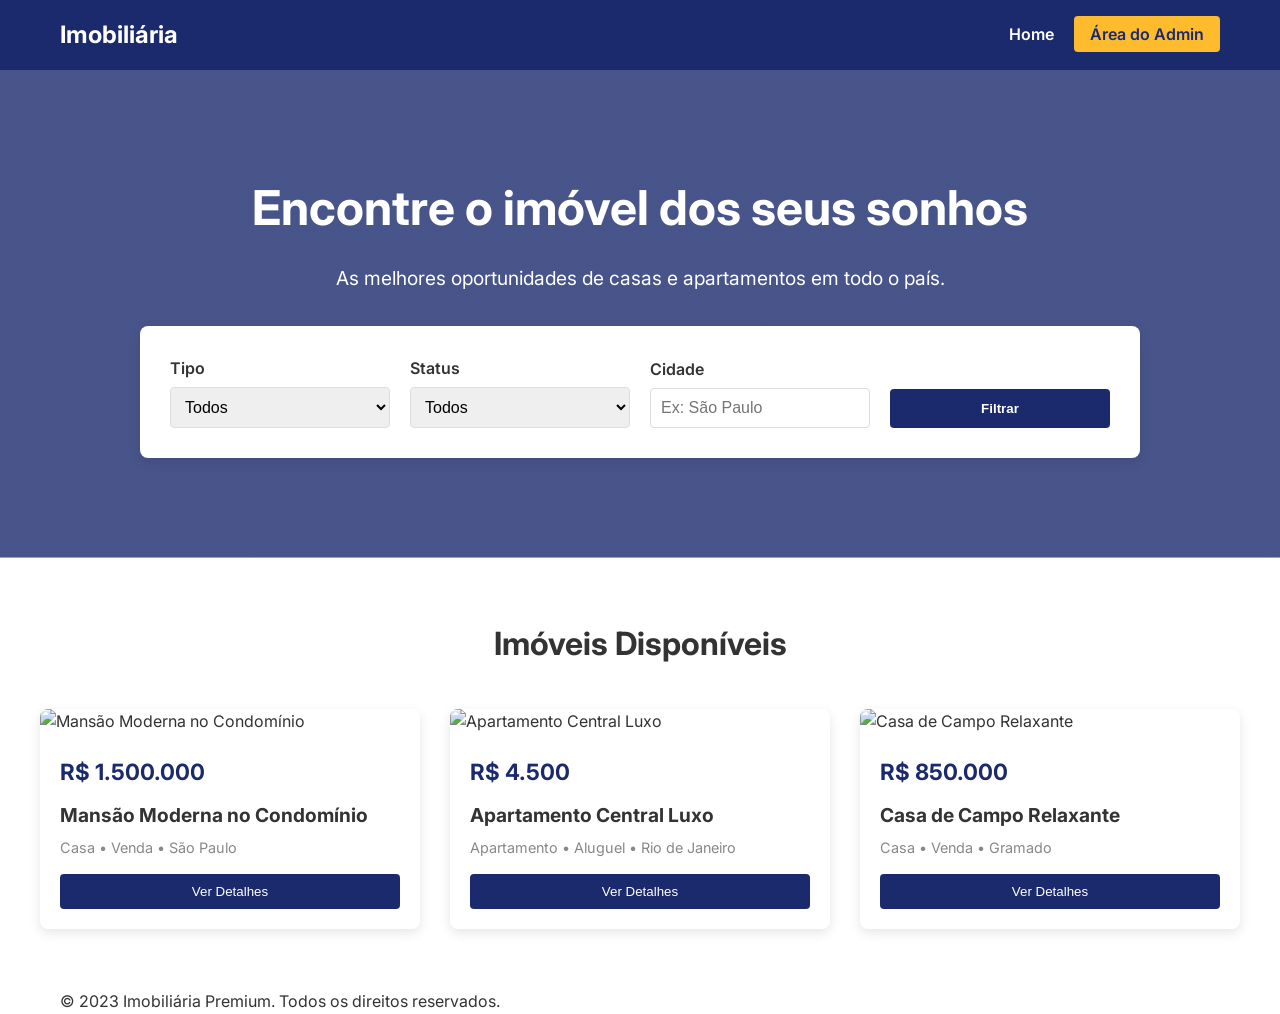
==== index.html @ 7e12267e "update" ====
<!DOCTYPE html>
<html lang="pt-br">
<head>
    <meta charset="UTF-8">
    <meta name="viewport" content="width=device-width, initial-scale=1.0">
    <title>Imobiliária M | Encontre seu Lar</title>
    <link rel="stylesheet" href="style.css">
    <link rel="preconnect" href="https://fonts.googleapis.com">
    <link rel="preconnect" href="https://fonts.gstatic.com" crossorigin>
    <link href="https://fonts.googleapis.com/css2?family=Inter:wght@300;400;600;700&display=swap" rel="stylesheet">
</head>
<body>
    <header class="navbar">
        <div class="container nav-container">
            <div class="logo">Imobiliária<span></span></div>
            <nav>
                <ul class="nav-links">
                    <li><a href="index.html">Home</a></li>
                    <li><a href="admin.html" class="btn-admin">Área do Admin</a></li>
                </ul>
            </nav>
        </div>
    </header>

    <main>
        <section class="hero">
            <div class="container">
                <h1>Encontre o imóvel dos seus sonhos</h1>
                <p>As melhores oportunidades de casas e apartamentos em todo o país.</p>
                
                <div class="search-container">
                    <form id="filter-form" class="filter-form">
                        <div class="filter-group">
                            <label for="filter-type">Tipo</label>
                            <select id="filter-type">
                                <option value="all">Todos</option>
                                <option value="Casa">Casa</option>
                                <option value="Apartamento">Apartamento</option>
                            </select>
                        </div>
                        <div class="filter-group">
                            <label for="filter-status">Status</label>
                            <select id="filter-status">
                                <option value="all">Todos</option>
                                <option value="Venda">Venda</option>
                                <option value="Aluguel">Aluguel</option>
                            </select>
                        </div>
                        <div class="filter-group">
                            <label for="filter-city">Cidade</label>
                            <input type="text" id="filter-city" placeholder="Ex: São Paulo">
                        </div>
                        <button type="submit" class="btn-search">Filtrar</button>
                    </form>
                </div>
            </div>
        </section>

        <section class="listings container">
            <h2>Imóveis Disponíveis</h2>
            <div id="property-grid" class="property-grid">
                <!-- Imóveis serão inseridos via JS -->
            </div>
        </section>
    </main>

    <!-- Modal de Detalhes -->
    <div id="modal-details" class="modal">
        <div class="modal-content">
            <span class="close-modal">&times;</span>
            <div id="modal-body">
                <!-- Conteúdo do detalhe via JS -->
            </div>
        </div>
    </div>

    <footer class="footer">
        <div class="container">
            <p>&copy; 2023 Imobiliária Premium. Todos os direitos reservados.</p>
        </div>
    </footer>

    <script src="script.js"></script>
</body>
</html>
---- style.css ----
:root {
    --primary-color: #1a2a6c;
    --secondary-color: #b21f1f;
    --accent-color: #fdbb2d;
    --dark-color: #333;
    --light-color: #f4f4f4;
    --white: #ffffff;
    --gray: #888;
    --success: #28a745;
    --danger: #dc3545;
    --shadow: 0 4px 12px rgba(0,0,0,0.1);
}

* {
    margin: 0;
    padding: 0;
    box-sizing: border-box;
}

body {
    font-family: 'Inter', sans-serif;
    line-height: 1.6;
    background-color: var(--white);
    color: var(--dark-color);
}

.container {
    max-width: 1200px;
    margin: 0 auto;
    padding: 0 20px;
}

.hidden {
    display: none !important;
}

/* Navbar */
.navbar {
    background: var(--primary-color);
    color: var(--white);
    padding: 1rem 0;
    position: sticky;
    top: 0;
    z-index: 1000;
}

.nav-container {
    display: flex;
    justify-content: space-between;
    align-items: center;
}

.logo {
    font-size: 1.5rem;
    font-weight: 700;
}

.logo span {
    color: var(--accent-color);
}

.admin-logo {
    color: var(--accent-color);
}

.nav-links {
    list-style: none;
    display: flex;
    gap: 20px;
}

.nav-links a {
    color: var(--white);
    text-decoration: none;
    font-weight: 600;
    transition: color 0.3s;
}

.nav-links a:hover {
    color: var(--accent-color);
}

.btn-admin {
    background: var(--accent-color);
    padding: 8px 16px;
    border-radius: 4px;
    color: var(--primary-color) !important;
}

.btn-logout {
    background: var(--danger);
    padding: 5px 12px;
    border-radius: 4px;
}

/* Hero Section */
.hero {
    background: linear-gradient(rgba(26, 42, 108, 0.8), rgba(26, 42, 108, 0.8)), 
                url('https://images.unsplash.com/photo-1564013799919-ab600027ffc6?auto=format&fit=crop&w=1350&q=80');
    background-size: cover;
    background-position: center;
    color: var(--white);
    padding: 100px 0;
    text-align: center;
}

.hero h1 {
    font-size: 3rem;
    margin-bottom: 1rem;
}

.hero p {
    font-size: 1.2rem;
    margin-bottom: 2rem;
}

/* Search Form */
.search-container {
    background: var(--white);
    padding: 30px;
    border-radius: 8px;
    box-shadow: var(--shadow);
    max-width: 1000px;
    margin: 0 auto;
}

.filter-form {
    display: grid;
    grid-template-columns: repeat(auto-fit, minmax(200px, 1fr));
    gap: 20px;
    align-items: flex-end;
}

.filter-group {
    display: flex;
    flex-direction: column;
    text-align: left;
}

.filter-group label {
    color: var(--dark-color);
    font-weight: 600;
    margin-bottom: 5px;
}

.filter-group select, 
.filter-group input {
    padding: 10px;
    border: 1px solid #ddd;
    border-radius: 4px;
    font-size: 1rem;
}

.btn-search {
    background: var(--primary-color);
    color: var(--white);
    border: none;
    padding: 12px;
    border-radius: 4px;
    cursor: pointer;
    font-weight: 600;
    transition: background 0.3s;
}

.btn-search:hover {
    background: #0d1a4a;
}

/* Listings Grid */
.listings {
    padding: 60px 0;
}

.listings h2 {
    text-align: center;
    margin-bottom: 40px;
    font-size: 2rem;
}

.property-grid {
    display: grid;
    grid-template-columns: repeat(auto-fill, minmax(300px, 1fr));
    gap: 30px;
}

/* Cards */
.card {
    background: var(--white);
    border-radius: 8px;
    overflow: hidden;
    box-shadow: var(--shadow);
    transition: transform 0.3s;
}

.card:hover {
    transform: translateY(-10px);
}

.card-img {
    width: 100%;
    height: 200px;
    object-fit: cover;
}

.card-content {
    padding: 20px;
}

.card-price {
    font-size: 1.4rem;
    font-weight: 700;
    color: var(--primary-color);
    margin-bottom: 10px;
}

.card-title {
    font-size: 1.2rem;
    margin-bottom: 5px;
}

.card-info {
    font-size: 0.9rem;
    color: var(--gray);
    margin-bottom: 15px;
}

.btn-details {
    display: block;
    width: 100%;
    text-align: center;
    padding: 10px;
    background: var(--primary-color);
    color: var(--white);
    text-decoration: none;
    border: none;
    border-radius: 4px;
    cursor: pointer;
}

/* Modals */
.modal {
    display: none;
    position: fixed;
    z-index: 2000;
    left: 0;
    top: 0;
    width: 100%;
    height: 100%;
    background-color: rgba(0,0,0,0.6);
    overflow-y: auto;
}

.modal-content {
    background-color: var(--white);
    margin: 5% auto;
    padding: 30px;
    border-radius: 8px;
    width: 90%;
    max-width: 800px;
    position: relative;
}

.close-modal {
    position: absolute;
    top: 15px;
    right: 20px;
    font-size: 28px;
    font-weight: bold;
    cursor: pointer;
}

#modal-body img {
    width: 100%;
    height: 350px;
    object-fit: cover;
    border-radius: 8px;
    margin-bottom: 20px;
}

.modal-desc {
    margin-bottom: 20px;
}

.btn-whatsapp {
    display: inline-block;
    background: #25D366;
    color: white;
    padding: 12px 24px;
    text-decoration: none;
    border-radius: 4px;
    font-weight: 600;
}

/* Admin Dashboard */
.login-container {
    display: flex;
    justify-content: center;
    align-items: center;
    height: 80vh;
}

.login-card {
    width: 100%;
    max-width: 400px;
}

.form-group {
    margin-bottom: 15px;
    text-align: left;
}

.form-group label {
    display: block;
    margin-bottom: 5px;
}

.form-group input, 
.form-group select, 
.form-group textarea {
    width: 100%;
    padding: 10px;
    border: 1px solid #ddd;
    border-radius: 4px;
}

.dashboard-header {
    display: flex;
    justify-content: space-between;
    align-items: center;
    margin: 40px 0;
}

.table-container {
    overflow-x: auto;
}

table {
    width: 100%;
    border-collapse: collapse;
    margin-bottom: 20px;
}

th, td {
    padding: 12px;
    text-align: left;
    border-bottom: 1px solid #eee;
}

th {
    background-color: #f8f9fa;
}

.btn-success { background-color: var(--success); color: white; border: none; padding: 10px 20px; border-radius: 4px; cursor: pointer; }
.btn-primary { background-color: var(--primary-color); color: white; border: none; padding: 10px 20px; border-radius: 4px; cursor: pointer; }
.btn-danger { background-color: var(--danger); color: white; border: none; padding: 10px 10px; border-radius: 4px; cursor: pointer; }

.form-grid {
    display: grid;
    grid-template-columns: 1fr 1fr;
    gap: 15px;
}

.error-msg {
    color: var(--danger);
    margin-top: 10px;
}

@media (max-width: 768px) {
    .hero h1 { font-size: 2rem; }
    .form-grid { grid-template-columns: 1fr; }
    .navbar .nav-container { flex-direction: column; gap: 15px; }
    .dashboard-header { flex-direction: column; align-items: flex-start; gap: 15px; }
}
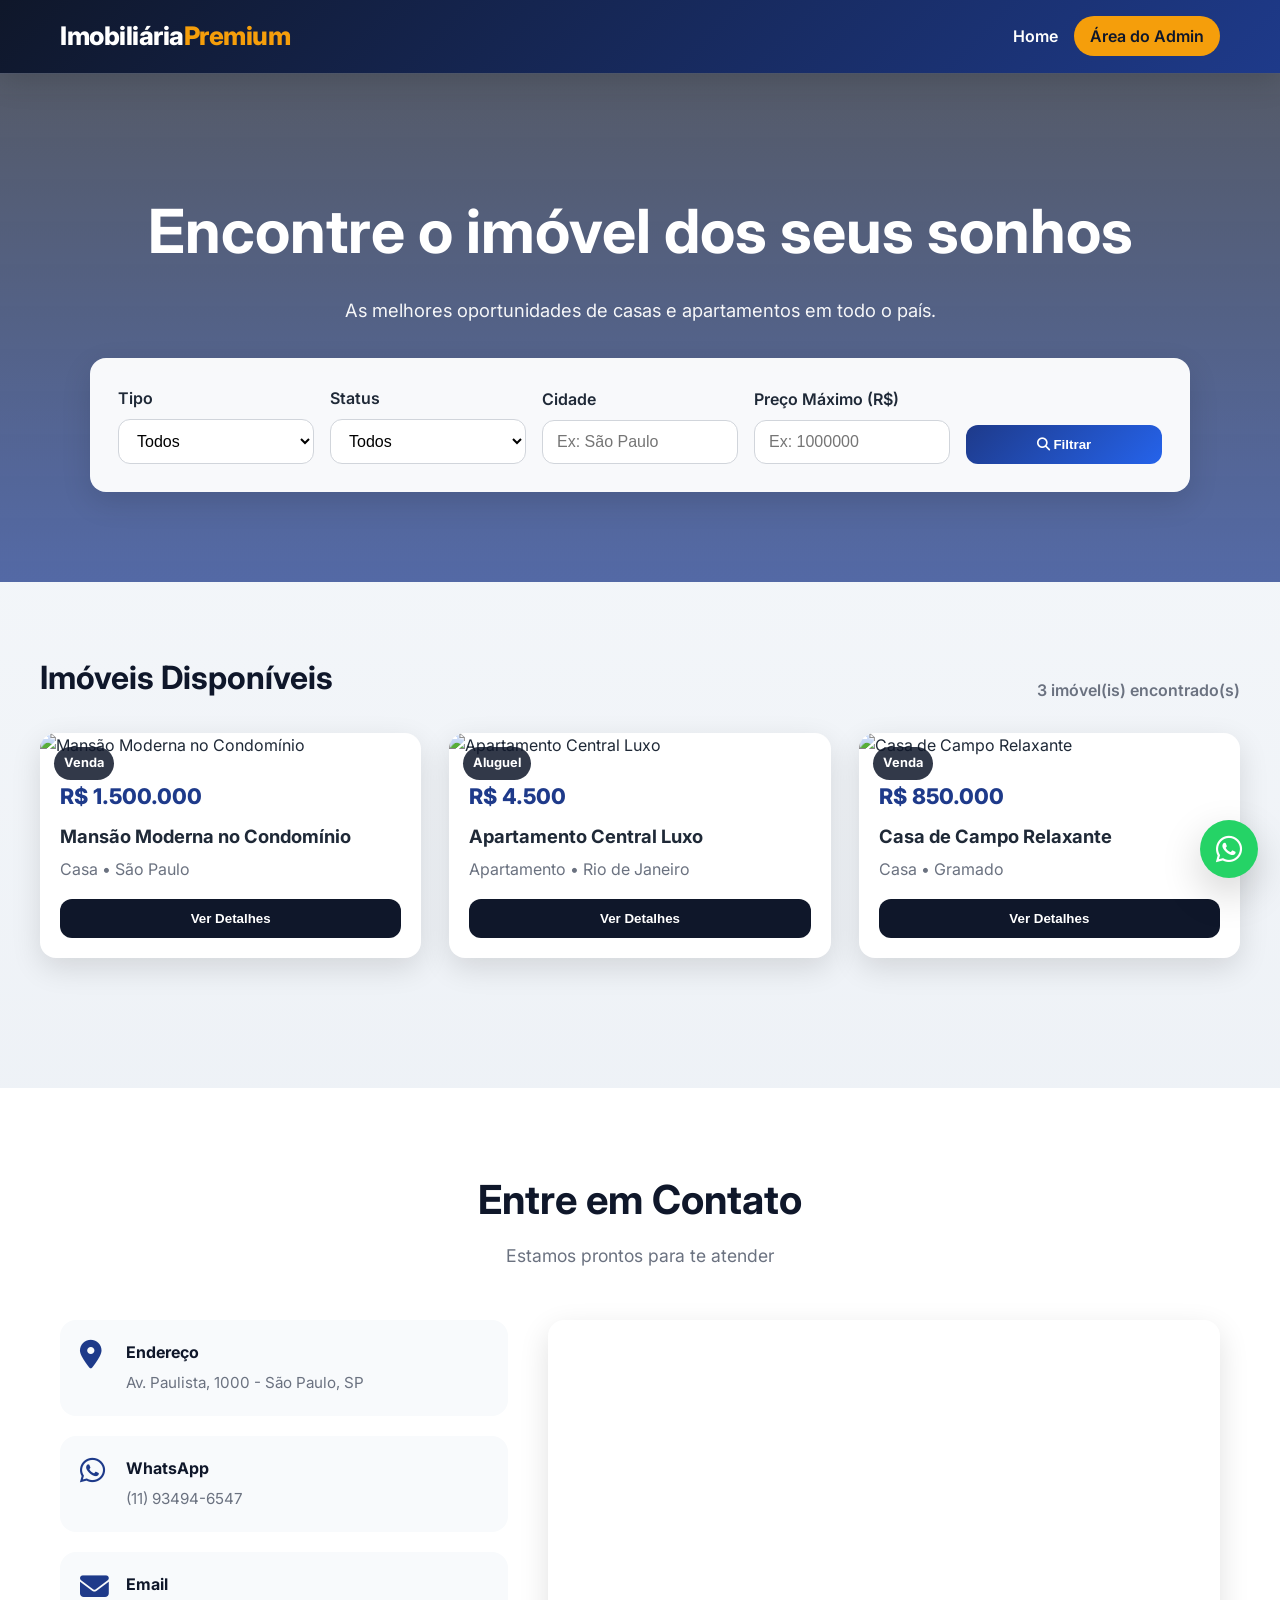
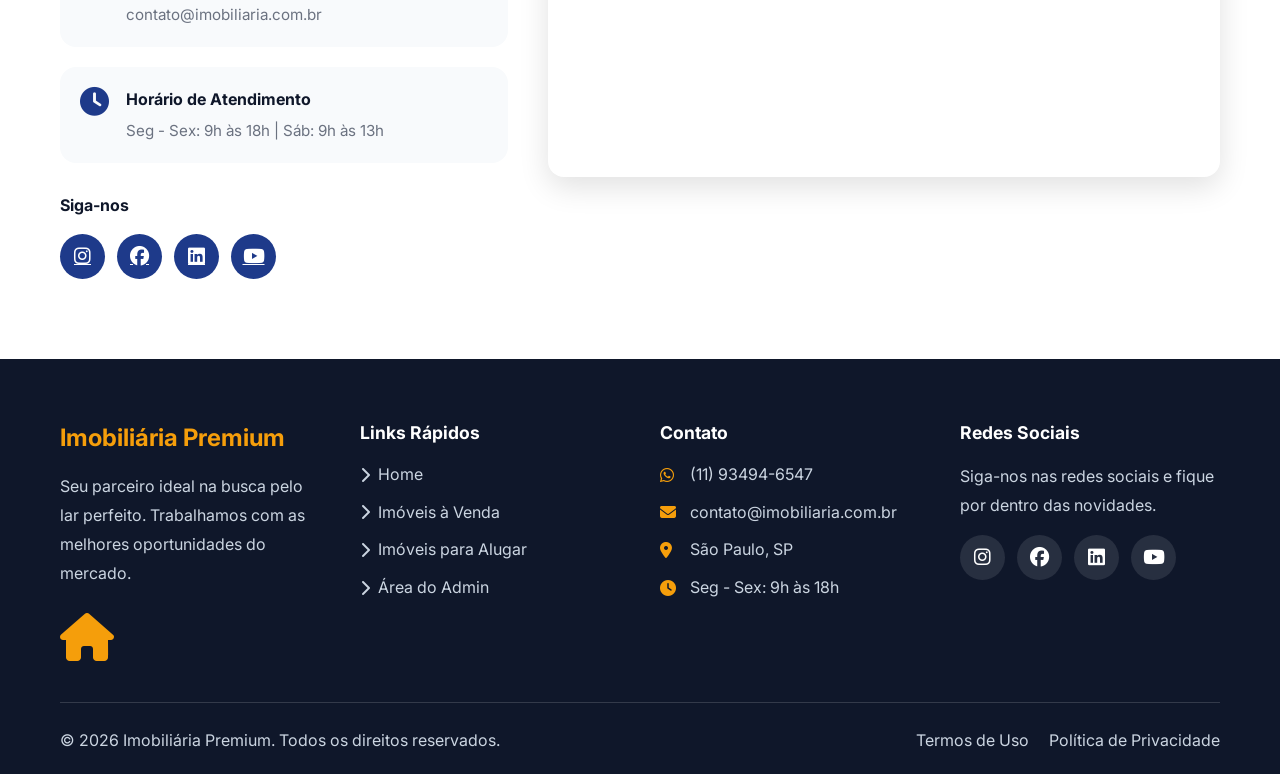
==== commit 215f2597: "update" ====
--- a/index.html
+++ b/index.html
@@ -8,11 +8,12 @@
     <link rel="preconnect" href="https://fonts.googleapis.com">
     <link rel="preconnect" href="https://fonts.gstatic.com" crossorigin>
     <link href="https://fonts.googleapis.com/css2?family=Inter:wght@300;400;600;700&display=swap" rel="stylesheet">
+    <link rel="stylesheet" href="https://cdnjs.cloudflare.com/ajax/libs/font-awesome/6.4.0/css/all.min.css">
 </head>
 <body>
     <header class="navbar">
         <div class="container nav-container">
-            <div class="logo">Imobiliária<span></span></div>
+            <div class="logo">Imobiliária<span>Premium</span></div>
             <nav>
                 <ul class="nav-links">
                     <li><a href="index.html">Home</a></li>
@@ -50,36 +51,156 @@
                             <label for="filter-city">Cidade</label>
                             <input type="text" id="filter-city" placeholder="Ex: São Paulo">
                         </div>
-                        <button type="submit" class="btn-search">Filtrar</button>
+                        <div class="filter-group">
+                            <label for="filter-price">Preço Máximo (R$)</label>
+                            <input type="number" id="filter-price" placeholder="Ex: 1000000">
+                        </div>
+                        <button type="submit" class="btn-search"><i class="fas fa-search"></i> Filtrar</button>
                     </form>
                 </div>
             </div>
         </section>
 
         <section class="listings container">
-            <h2>Imóveis Disponíveis</h2>
+            <div class="section-header">
+                <h2>Imóveis Disponíveis</h2>
+                <p id="results-count"></p>
+            </div>
             <div id="property-grid" class="property-grid">
-                <!-- Imóveis serão inseridos via JS -->
+            </div>
+        </section>
+
+        <!-- Seção de Contato com Mapa -->
+        <section class="contact-section">
+            <div class="container">
+                <div class="section-title">
+                    <h2>Entre em Contato</h2>
+                    <p>Estamos prontos para te atender</p>
+                </div>
+                
+                <div class="contact-grid">
+                    <div class="contact-info">
+                        <div class="contact-card">
+                            <i class="fas fa-map-marker-alt"></i>
+                            <div>
+                                <h4>Endereço</h4>
+                                <p>Av. Paulista, 1000 - São Paulo, SP</p>
+                            </div>
+                        </div>
+                        <div class="contact-card">
+                            <i class="fab fa-whatsapp"></i>
+                            <div>
+                                <h4>WhatsApp</h4>
+                                <p>(11) 93494-6547</p>
+                            </div>
+                        </div>
+                        <div class="contact-card">
+                            <i class="fas fa-envelope"></i>
+                            <div>
+                                <h4>Email</h4>
+                                <p>contato@imobiliaria.com.br</p>
+                            </div>
+                        </div>
+                        <div class="contact-card">
+                            <i class="fas fa-clock"></i>
+                            <div>
+                                <h4>Horário de Atendimento</h4>
+                                <p>Seg - Sex: 9h às 18h | Sáb: 9h às 13h</p>
+                            </div>
+                        </div>
+                        
+                        <div class="social-contact">
+                            <h4>Siga-nos</h4>
+                            <div class="social-links">
+                                <a href="#"><i class="fab fa-instagram"></i></a>
+                                <a href="#"><i class="fab fa-facebook"></i></a>
+                                <a href="#"><i class="fab fa-linkedin"></i></a>
+                                <a href="#"><i class="fab fa-youtube"></i></a>
+                            </div>
+                        </div>
+                    </div>
+                    
+                    <div class="map-container">
+                        <iframe 
+                            src="https://www.google.com/maps/embed?pb=!1m18!1m12!1m3!1d3656.9489896162626!2d-46.6549581!3d-23.5649847!2m3!1f0!2f0!3f0!3m2!1i1024!2i768!4f13.1!3m3!1m2!1s0x94ce59c8da0aa315%3A0xd59f9432f2c9576d!2sAv.%20Paulista%2C%20S%C3%A3o%20Paulo%20-%20SP!5e0!3m2!1spt-BR!2sbr!4v1689012345678!5m2!1spt-BR!2sbr" 
+                            width="100%" 
+                            height="450" 
+                            style="border:0; border-radius: 16px;" 
+                            allowfullscreen="" 
+                            loading="lazy" 
+                            referrerpolicy="no-referrer-when-downgrade">
+                        </iframe>
+                    </div>
+                </div>
             </div>
         </section>
     </main>
 
-    <!-- Modal de Detalhes -->
     <div id="modal-details" class="modal">
-        <div class="modal-content">
+        <div class="modal-content modal-large">
             <span class="close-modal">&times;</span>
-            <div id="modal-body">
-                <!-- Conteúdo do detalhe via JS -->
-            </div>
+            <div id="modal-body"></div>
         </div>
     </div>
 
+    <a href="https://wa.me/5511934946547?text=Olá, vim pelo site e gostaria de mais informações sobre os imóveis!" 
+       class="whatsapp-float" 
+       target="_blank" 
+       rel="noopener noreferrer">
+        <i class="fab fa-whatsapp"></i>
+    </a>
+
     <footer class="footer">
         <div class="container">
-            <p>&copy; 2023 Imobiliária Premium. Todos os direitos reservados.</p>
+            <div class="footer-content">
+                <div class="footer-section">
+                    <h3>Imobiliária Premium</h3>
+                    <p>Seu parceiro ideal na busca pelo lar perfeito. Trabalhamos com as melhores oportunidades do mercado.</p>
+                    <div class="footer-logo">
+                        <i class="fas fa-home"></i>
+                    </div>
+                </div>
+                <div class="footer-section">
+                    <h4>Links Rápidos</h4>
+                    <ul class="footer-links">
+                        <li><a href="index.html"><i class="fas fa-chevron-right"></i> Home</a></li>
+                        <li><a href="#"><i class="fas fa-chevron-right"></i> Imóveis à Venda</a></li>
+                        <li><a href="#"><i class="fas fa-chevron-right"></i> Imóveis para Alugar</a></li>
+                        <li><a href="admin.html"><i class="fas fa-chevron-right"></i> Área do Admin</a></li>
+                    </ul>
+                </div>
+                <div class="footer-section">
+                    <h4>Contato</h4>
+                    <ul class="footer-contact">
+                        <li><i class="fab fa-whatsapp"></i> (11) 93494-6547</li>
+                        <li><i class="fas fa-envelope"></i> contato@imobiliaria.com.br</li>
+                        <li><i class="fas fa-map-marker-alt"></i> São Paulo, SP</li>
+                        <li><i class="fas fa-clock"></i> Seg - Sex: 9h às 18h</li>
+                    </ul>
+                </div>
+                <div class="footer-section">
+                    <h4>Redes Sociais</h4>
+                    <p>Siga-nos nas redes sociais e fique por dentro das novidades.</p>
+                    <div class="social-links">
+                        <a href="#" class="social-btn"><i class="fab fa-instagram"></i></a>
+                        <a href="#" class="social-btn"><i class="fab fa-facebook"></i></a>
+                        <a href="#" class="social-btn"><i class="fab fa-linkedin"></i></a>
+                        <a href="#" class="social-btn"><i class="fab fa-youtube"></i></a>
+                    </div>
+                </div>
+            </div>
+            <div class="footer-bottom">
+                <div class="footer-bottom-content">
+                    <p>&copy; 2026 Imobiliária Premium. Todos os direitos reservados.</p>
+                    <div class="footer-bottom-links">
+                        <a href="#">Termos de Uso</a>
+                        <a href="#">Política de Privacidade</a>
+                    </div>
+                </div>
+            </div>
         </div>
     </footer>
 
     <script src="script.js"></script>
 </body>
-</html>
+</html>
--- a/style.css
+++ b/style.css
@@ -1,14 +1,16 @@
 :root {
-    --primary-color: #1a2a6c;
-    --secondary-color: #b21f1f;
-    --accent-color: #fdbb2d;
-    --dark-color: #333;
-    --light-color: #f4f4f4;
+    --primary-color: #1e3a8a;
+    --secondary-color: #0f172a;
+    --accent-color: #f59e0b;
+    --dark-color: #1f2937;
+    --light-color: #f8fafc;
     --white: #ffffff;
-    --gray: #888;
-    --success: #28a745;
-    --danger: #dc3545;
-    --shadow: 0 4px 12px rgba(0,0,0,0.1);
+    --gray: #6b7280;
+    --success: #16a34a;
+    --danger: #dc2626;
+    --shadow: 0 10px 30px rgba(0,0,0,0.12);
+    --shadow-hover: 0 15px 40px rgba(0,0,0,0.18);
+    --radius: 16px;
 }
 
 * {
@@ -17,10 +19,12 @@
     box-sizing: border-box;
 }
 
+html { scroll-behavior: smooth; }
+
 body {
     font-family: 'Inter', sans-serif;
     line-height: 1.6;
-    background-color: var(--white);
+    background: linear-gradient(180deg, #f8fafc 0%, #e2e8f0 100%);
     color: var(--dark-color);
 }
 
@@ -30,18 +34,17 @@
     padding: 0 20px;
 }
 
-.hidden {
-    display: none !important;
-}
+.hidden { display: none !important; }
 
 /* Navbar */
 .navbar {
-    background: var(--primary-color);
+    background: linear-gradient(135deg, var(--secondary-color), var(--primary-color));
     color: var(--white);
     padding: 1rem 0;
     position: sticky;
     top: 0;
     z-index: 1000;
+    box-shadow: var(--shadow);
 }
 
 .nav-container {
@@ -51,84 +54,79 @@
 }
 
 .logo {
-    font-size: 1.5rem;
-    font-weight: 700;
-}
-
-.logo span {
-    color: var(--accent-color);
-}
-
-.admin-logo {
-    color: var(--accent-color);
-}
+    font-size: 1.6rem;
+    font-weight: 800;
+    letter-spacing: -0.5px;
+}
+
+.logo span, .admin-logo { color: var(--accent-color); }
 
 .nav-links {
     list-style: none;
     display: flex;
-    gap: 20px;
+    gap: 16px;
+    align-items: center;
 }
 
 .nav-links a {
     color: var(--white);
     text-decoration: none;
     font-weight: 600;
-    transition: color 0.3s;
-}
-
-.nav-links a:hover {
-    color: var(--accent-color);
+    transition: 0.3s;
+}
+
+.nav-links a:hover { color: var(--accent-color); }
+
+.btn-admin, .btn-logout {
+    padding: 10px 16px;
+    border-radius: 999px;
+    transition: 0.3s;
 }
 
 .btn-admin {
     background: var(--accent-color);
-    padding: 8px 16px;
-    border-radius: 4px;
-    color: var(--primary-color) !important;
-}
-
-.btn-logout {
-    background: var(--danger);
-    padding: 5px 12px;
-    border-radius: 4px;
-}
-
-/* Hero Section */
+    color: var(--secondary-color) !important;
+}
+
+.btn-logout { background: var(--danger); }
+
+/* Hero */
 .hero {
-    background: linear-gradient(rgba(26, 42, 108, 0.8), rgba(26, 42, 108, 0.8)), 
-                url('https://images.unsplash.com/photo-1564013799919-ab600027ffc6?auto=format&fit=crop&w=1350&q=80');
+    background: linear-gradient(rgba(15, 23, 42, 0.7), rgba(30, 58, 138, 0.75)), url('https://images.unsplash.com/photo-1564013799919-ab600027ffc6?auto=format&fit=crop&w=1350&q=80');
     background-size: cover;
     background-position: center;
     color: var(--white);
-    padding: 100px 0;
+    padding: 110px 0 90px;
     text-align: center;
 }
 
 .hero h1 {
-    font-size: 3rem;
+    font-size: clamp(2rem, 5vw, 3.8rem);
     margin-bottom: 1rem;
 }
 
 .hero p {
-    font-size: 1.2rem;
+    font-size: 1.15rem;
     margin-bottom: 2rem;
-}
-
-/* Search Form */
+    opacity: 0.95;
+}
+
+/* Search */
 .search-container {
-    background: var(--white);
-    padding: 30px;
-    border-radius: 8px;
+    background: rgba(255,255,255,0.96);
+    padding: 28px;
+    border-radius: var(--radius);
     box-shadow: var(--shadow);
-    max-width: 1000px;
+    max-width: 1100px;
     margin: 0 auto;
+    color: var(--dark-color);
 }
 
 .filter-form {
     display: grid;
-    grid-template-columns: repeat(auto-fit, minmax(200px, 1fr));
-    gap: 20px;
-    align-items: flex-end;
+    grid-template-columns: repeat(auto-fit, minmax(180px, 1fr));
+    gap: 16px;
+    align-items: end;
 }
 
 .filter-group {
@@ -137,237 +135,608 @@
     text-align: left;
 }
 
-.filter-group label {
+.filter-group label, .form-group label {
+    font-weight: 600;
+    margin-bottom: 8px;
     color: var(--dark-color);
-    font-weight: 600;
-    margin-bottom: 5px;
-}
-
-.filter-group select, 
-.filter-group input {
-    padding: 10px;
-    border: 1px solid #ddd;
-    border-radius: 4px;
+}
+
+.filter-group select, .filter-group input, .form-group input, .form-group select, .form-group textarea {
+    width: 100%;
+    padding: 12px 14px;
+    border: 1px solid #d1d5db;
+    border-radius: 12px;
     font-size: 1rem;
+    outline: none;
+    transition: 0.3s;
+    background: #fff;
+}
+
+.filter-group select:focus, .filter-group input:focus, .form-group input:focus, .form-group select:focus, .form-group textarea:focus {
+    border-color: var(--primary-color);
+    box-shadow: 0 0 0 4px rgba(30, 58, 138, 0.1);
+}
+
+/* Buttons */
+.btn-search, .btn-primary, .btn-success, .btn-danger, .btn-secondary {
+    border: none;
+    border-radius: 12px;
+    padding: 12px 18px;
+    font-weight: 700;
+    cursor: pointer;
+    transition: 0.3s;
 }
 
 .btn-search {
-    background: var(--primary-color);
+    background: linear-gradient(135deg, var(--primary-color), #2563eb);
     color: var(--white);
-    border: none;
-    padding: 12px;
-    border-radius: 4px;
-    cursor: pointer;
-    font-weight: 600;
-    transition: background 0.3s;
 }
 
 .btn-search:hover {
-    background: #0d1a4a;
-}
-
-/* Listings Grid */
-.listings {
-    padding: 60px 0;
+    transform: translateY(-2px);
+    box-shadow: var(--shadow-hover);
+}
+
+/* Listings */
+.listings { padding: 70px 0; }
+
+.section-header {
+    display: flex;
+    justify-content: space-between;
+    align-items: end;
+    margin-bottom: 30px;
+    gap: 12px;
 }
 
 .listings h2 {
-    text-align: center;
-    margin-bottom: 40px;
     font-size: 2rem;
-}
+    color: var(--secondary-color);
+}
+
+#results-count { color: var(--gray); font-weight: 600; }
 
 .property-grid {
     display: grid;
-    grid-template-columns: repeat(auto-fill, minmax(300px, 1fr));
-    gap: 30px;
+    grid-template-columns: repeat(auto-fill, minmax(290px, 1fr));
+    gap: 28px;
 }
 
 /* Cards */
 .card {
     background: var(--white);
-    border-radius: 8px;
+    border-radius: var(--radius);
     overflow: hidden;
     box-shadow: var(--shadow);
-    transition: transform 0.3s;
-}
-
-.card:hover {
-    transform: translateY(-10px);
-}
-
-.card-img {
+    transition: 0.3s;
+}
+
+.card:hover { transform: translateY(-8px); box-shadow: var(--shadow-hover); }
+
+.card-image-wrapper { position: relative; }
+
+.card-img { width: 100%; height: 220px; object-fit: cover; }
+
+.card-badge {
+    position: absolute;
+    top: 14px;
+    left: 14px;
+    background: rgba(15, 23, 42, 0.85);
+    color: #fff;
+    padding: 6px 10px;
+    border-radius: 999px;
+    font-size: 0.8rem;
+    font-weight: 700;
+}
+
+.card-content { padding: 20px; }
+
+.card-price { font-size: 1.35rem; font-weight: 800; color: var(--primary-color); margin-bottom: 8px; }
+.card-title { font-size: 1.15rem; margin-bottom: 6px; }
+.card-info { color: var(--gray); margin-bottom: 16px; }
+
+.btn-details {
     width: 100%;
-    height: 200px;
-    object-fit: cover;
-}
-
-.card-content {
+    background: var(--secondary-color);
+    color: white;
+    padding: 12px;
+    border-radius: 12px;
+    border: none;
+    font-weight: 700;
+    cursor: pointer;
+    transition: 0.3s;
+}
+
+.btn-details:hover {
+    background: var(--primary-color);
+    transform: translateY(-2px);
+}
+
+/* Contact Section */
+.contact-section {
+    background: var(--white);
+    padding: 80px 0;
+    margin-top: 60px;
+}
+
+.section-title {
+    text-align: center;
+    margin-bottom: 50px;
+}
+
+.section-title h2 {
+    font-size: 2.5rem;
+    color: var(--secondary-color);
+    margin-bottom: 10px;
+}
+
+.section-title p {
+    color: var(--gray);
+    font-size: 1.1rem;
+}
+
+.contact-grid {
+    display: grid;
+    grid-template-columns: 1fr 1.5fr;
+    gap: 40px;
+    align-items: start;
+}
+
+.contact-info {
+    display: flex;
+    flex-direction: column;
+    gap: 20px;
+}
+
+.contact-card {
+    display: flex;
+    gap: 16px;
+    align-items: flex-start;
     padding: 20px;
-}
-
-.card-price {
-    font-size: 1.4rem;
-    font-weight: 700;
+    background: var(--light-color);
+    border-radius: var(--radius);
+    transition: 0.3s;
+}
+
+.contact-card:hover {
+    transform: translateX(5px);
+    box-shadow: var(--shadow);
+}
+
+.contact-card i {
+    font-size: 1.8rem;
     color: var(--primary-color);
+    min-width: 30px;
+}
+
+.contact-card h4 {
+    color: var(--secondary-color);
+    margin-bottom: 6px;
+    font-size: 1rem;
+}
+
+.contact-card p {
+    color: var(--gray);
+    font-size: 0.95rem;
+}
+
+.social-contact {
+    margin-top: 10px;
+}
+
+.social-contact h4 {
+    color: var(--secondary-color);
+    margin-bottom: 15px;
+}
+
+.social-contact .social-links {
+    display: flex;
+    gap: 12px;
+}
+
+.social-contact .social-links a {
+    width: 45px;
+    height: 45px;
+    display: flex;
+    align-items: center;
+    justify-content: center;
+    background: var(--primary-color);
+    color: white;
+    border-radius: 50%;
+    font-size: 1.2rem;
+    transition: 0.3s;
+}
+
+.social-contact .social-links a:hover {
+    background: var(--accent-color);
+    transform: translateY(-3px);
+}
+
+.map-container {
+    border-radius: var(--radius);
+    overflow: hidden;
+    box-shadow: var(--shadow);
+}
+
+/* Footer */
+.footer {
+    background: var(--secondary-color);
+    color: var(--white);
+    padding: 60px 0 20px;
+}
+
+.footer-content {
+    display: grid;
+    grid-template-columns: repeat(auto-fit, minmax(250px, 1fr));
+    gap: 40px;
+    margin-bottom: 40px;
+}
+
+.footer-section h3 {
+    font-size: 1.5rem;
+    margin-bottom: 15px;
+    color: var(--accent-color);
+}
+
+.footer-section h4 {
+    font-size: 1.1rem;
+    margin-bottom: 15px;
+    color: var(--white);
+}
+
+.footer-section p {
+    color: #cbd5e1;
     margin-bottom: 10px;
-}
-
-.card-title {
+    line-height: 1.8;
+}
+
+.footer-logo i {
+    font-size: 3rem;
+    color: var(--accent-color);
+    margin-top: 15px;
+}
+
+.footer-links, .footer-contact {
+    list-style: none;
+}
+
+.footer-links li, .footer-contact li {
+    margin-bottom: 12px;
+}
+
+.footer-links a {
+    color: #cbd5e1;
+    text-decoration: none;
+    transition: 0.3s;
+    display: flex;
+    align-items: center;
+    gap: 8px;
+}
+
+.footer-links a:hover {
+    color: var(--accent-color);
+    padding-left: 5px;
+}
+
+.footer-contact li {
+    color: #cbd5e1;
+    display: flex;
+    align-items: center;
+    gap: 10px;
+}
+
+.footer-contact i {
+    color: var(--accent-color);
+    width: 20px;
+}
+
+.footer-section .social-links {
+    display: flex;
+    gap: 12px;
+    margin-top: 15px;
+}
+
+.footer-section .social-btn {
+    width: 45px;
+    height: 45px;
+    display: flex;
+    align-items: center;
+    justify-content: center;
+    background: rgba(255,255,255,0.1);
+    color: white;
+    border-radius: 50%;
     font-size: 1.2rem;
-    margin-bottom: 5px;
-}
-
-.card-info {
-    font-size: 0.9rem;
-    color: var(--gray);
-    margin-bottom: 15px;
-}
-
-.btn-details {
-    display: block;
-    width: 100%;
-    text-align: center;
-    padding: 10px;
-    background: var(--primary-color);
-    color: var(--white);
     text-decoration: none;
-    border: none;
-    border-radius: 4px;
-    cursor: pointer;
-}
-
-/* Modals */
+    transition: 0.3s;
+}
+
+.footer-section .social-btn:hover {
+    background: var(--accent-color);
+    transform: translateY(-3px);
+}
+
+.footer-bottom {
+    border-top: 1px solid rgba(255,255,255,0.15);
+    padding-top: 25px;
+}
+
+.footer-bottom-content {
+    display: flex;
+    justify-content: space-between;
+    align-items: center;
+    flex-wrap: wrap;
+    gap: 15px;
+}
+
+.footer-bottom p {
+    color: #cbd5e1;
+}
+
+.footer-bottom-links {
+    display: flex;
+    gap: 20px;
+}
+
+.footer-bottom-links a {
+    color: #cbd5e1;
+    text-decoration: none;
+    transition: 0.3s;
+}
+
+.footer-bottom-links a:hover {
+    color: var(--accent-color);
+}
+
+/* Modal */
 .modal {
     display: none;
     position: fixed;
+    inset: 0;
+    background: rgba(15, 23, 42, 0.65);
     z-index: 2000;
-    left: 0;
-    top: 0;
+    overflow-y: auto;
+    padding: 20px;
+}
+
+.modal-content {
+    background: var(--white);
+    margin: 30px auto;
+    padding: 28px;
+    border-radius: 20px;
     width: 100%;
-    height: 100%;
-    background-color: rgba(0,0,0,0.6);
-    overflow-y: auto;
-}
-
-.modal-content {
-    background-color: var(--white);
-    margin: 5% auto;
-    padding: 30px;
-    border-radius: 8px;
-    width: 90%;
-    max-width: 800px;
+    max-width: 900px;
     position: relative;
-}
+    box-shadow: var(--shadow-hover);
+}
+
+.modal-large { max-width: 1000px; }
 
 .close-modal {
     position: absolute;
-    top: 15px;
+    top: 16px;
     right: 20px;
-    font-size: 28px;
-    font-weight: bold;
+    font-size: 30px;
     cursor: pointer;
-}
-
-#modal-body img {
-    width: 100%;
-    height: 350px;
-    object-fit: cover;
-    border-radius: 8px;
-    margin-bottom: 20px;
-}
-
-.modal-desc {
-    margin-bottom: 20px;
-}
+    color: var(--gray);
+}
+
+.details-gallery { margin-bottom: 18px; }
+.main-detail-image { width: 100%; height: 380px; object-fit: cover; border-radius: 16px; margin-bottom: 12px; }
+.thumbnail-row { display: flex; gap: 10px; flex-wrap: wrap; }
+.thumb { width: 84px; height: 84px; object-fit: cover; border-radius: 12px; cursor: pointer; transition: 0.3s; }
+.thumb:hover { transform: scale(1.05); }
+
+.details-top { display: flex; justify-content: space-between; align-items: start; gap: 12px; margin-bottom: 10px; flex-wrap: wrap; }
+.modal-desc { margin: 18px 0; color: #374151; line-height: 1.8; }
 
 .btn-whatsapp {
-    display: inline-block;
+    display: inline-flex;
+    align-items: center;
+    justify-content: center;
+    gap: 10px;
     background: #25D366;
     color: white;
-    padding: 12px 24px;
+    padding: 14px 22px;
     text-decoration: none;
-    border-radius: 4px;
-    font-weight: 600;
-}
-
-/* Admin Dashboard */
+    border-radius: 12px;
+    font-weight: 700;
+    transition: 0.3s;
+}
+
+.btn-whatsapp:hover {
+    background: #128C7E;
+    transform: translateY(-2px);
+}
+
+/* WhatsApp Float */
+.whatsapp-float {
+    position: fixed;
+    bottom: 22px;
+    right: 22px;
+    width: 58px;
+    height: 58px;
+    border-radius: 50%;
+    background: #25D366;
+    color: #fff;
+    display: flex;
+    align-items: center;
+    justify-content: center;
+    font-size: 30px;
+    box-shadow: var(--shadow-hover);
+    z-index: 3000;
+    text-decoration: none;
+    transition: 0.3s;
+    animation: pulse 2s infinite;
+}
+
+.whatsapp-float:hover {
+    transform: scale(1.1);
+    background: #128C7E;
+}
+
+@keyframes pulse {
+    0% { box-shadow: 0 0 0 0 rgba(37, 211, 102, 0.7); }
+    70% { box-shadow: 0 0 0 15px rgba(37, 211, 102, 0); }
+    100% { box-shadow: 0 0 0 0 rgba(37, 211, 102, 0); }
+}
+
+/* Admin Styles */
 .login-container {
     display: flex;
     justify-content: center;
     align-items: center;
-    height: 80vh;
-}
-
-.login-card {
+    min-height: 80vh;
+}
+
+.card.login-card {
     width: 100%;
-    max-width: 400px;
-}
-
-.form-group {
-    margin-bottom: 15px;
-    text-align: left;
-}
-
-.form-group label {
-    display: block;
-    margin-bottom: 5px;
-}
-
-.form-group input, 
-.form-group select, 
-.form-group textarea {
-    width: 100%;
-    padding: 10px;
-    border: 1px solid #ddd;
-    border-radius: 4px;
-}
+    max-width: 440px;
+    padding: 28px;
+    background: var(--white);
+    border-radius: var(--radius);
+    box-shadow: var(--shadow);
+}
+
+.login-header { text-align: center; margin-bottom: 22px; }
+.login-header i { font-size: 2.6rem; color: var(--primary-color); margin-bottom: 10px; }
+.login-header p { color: var(--gray); }
+
+.form-group { margin-bottom: 16px; }
+.form-group small { color: var(--gray); display: block; margin-top: 5px; }
+.full-width { grid-column: 1 / -1; }
 
 .dashboard-header {
     display: flex;
     justify-content: space-between;
     align-items: center;
-    margin: 40px 0;
-}
-
-.table-container {
-    overflow-x: auto;
-}
-
-table {
-    width: 100%;
-    border-collapse: collapse;
-    margin-bottom: 20px;
-}
-
-th, td {
-    padding: 12px;
-    text-align: left;
-    border-bottom: 1px solid #eee;
-}
-
-th {
-    background-color: #f8f9fa;
-}
-
-.btn-success { background-color: var(--success); color: white; border: none; padding: 10px 20px; border-radius: 4px; cursor: pointer; }
-.btn-primary { background-color: var(--primary-color); color: white; border: none; padding: 10px 20px; border-radius: 4px; cursor: pointer; }
-.btn-danger { background-color: var(--danger); color: white; border: none; padding: 10px 10px; border-radius: 4px; cursor: pointer; }
+    margin: 40px 0 24px;
+    gap: 14px;
+    flex-wrap: wrap;
+}
+
+.dashboard-header h2 { font-size: 2rem; color: var(--secondary-color); }
+.dashboard-subtitle { color: var(--gray); margin-top: 6px; }
+
+.stats-container {
+    display: grid;
+    grid-template-columns: repeat(auto-fit, minmax(220px, 1fr));
+    gap: 18px;
+    margin-bottom: 26px;
+}
+
+.stat-card {
+    background: var(--white);
+    border-radius: var(--radius);
+    padding: 20px;
+    box-shadow: var(--shadow);
+    display: flex;
+    gap: 14px;
+    align-items: center;
+}
+
+.stat-card i { font-size: 1.7rem; color: var(--primary-color); }
+.stat-card h3 { font-size: 1.8rem; color: var(--secondary-color); }
+.stat-card p { color: var(--gray); }
+
+.btn-primary { background: var(--primary-color); color: white; width: 100%; }
+.btn-success { background: var(--success); color: white; }
+.btn-danger { background: var(--danger); color: white; }
+.btn-secondary { background: #e5e7eb; color: var(--dark-color); }
+.btn-sm { width: auto; padding: 9px 12px; margin-right: 6px; }
+.btn-block { width: 100%; }
+
+.table-container { overflow-x: auto; background: var(--white); border-radius: var(--radius); box-shadow: var(--shadow); }
+
+table { width: 100%; border-collapse: collapse; }
+th, td { padding: 14px; text-align: left; border-bottom: 1px solid #eef2f7; }
+th { background: #f8fafc; color: var(--secondary-color); }
+.table-thumb { width: 60px; height: 45px; border-radius: 10px; object-fit: cover; }
+
+.status-badge {
+    padding: 6px 12px;
+    border-radius: 999px;
+    font-size: 0.8rem;
+    font-weight: 700;
+}
+
+.status-badge.venda { background: #dcfce7; color: #166534; }
+.status-badge.aluguel { background: #dbeafe; color: #1d4ed8; }
+
+.form-section {
+    background: #f8fafc;
+    padding: 20px;
+    border-radius: 16px;
+    margin-bottom: 18px;
+}
+
+.form-section h3 { margin-bottom: 16px; color: var(--secondary-color); }
 
 .form-grid {
     display: grid;
     grid-template-columns: 1fr 1fr;
-    gap: 15px;
-}
-
-.error-msg {
-    color: var(--danger);
-    margin-top: 10px;
+    gap: 16px;
+}
+
+.form-actions { display: flex; gap: 12px; margin-top: 20px; flex-wrap: wrap; }
+.error-msg { color: var(--danger); margin-top: 10px; }
+
+.no-results { text-align: center; padding: 40px; color: var(--gray); font-size: 1.1rem; }
+
+/* Responsive */
+@media (max-width: 992px) {
+    .contact-grid {
+        grid-template-columns: 1fr;
+    }
+    
+    .map-container {
+        order: -1;
+    }
 }
 
 @media (max-width: 768px) {
-    .hero h1 { font-size: 2rem; }
+    .nav-container { flex-direction: column; gap: 15px; }
+    
+    .hero { padding: 80px 0 70px; }
+    .hero h1 { font-size: 2.2rem; }
+    
+    .search-container { padding: 20px; }
+    .filter-form { grid-template-columns: 1fr; }
+    
+    .listings { padding: 50px 0; }
+    .property-grid { grid-template-columns: 1fr; }
+    
+    .section-title h2 { font-size: 2rem; }
+    
+    .contact-section { padding: 50px 0; }
+    
+    .footer-content { grid-template-columns: 1fr; gap: 30px; }
+    
+    .footer-bottom-content { flex-direction: column; text-align: center; }
+    .footer-bottom-links { justify-content: center; }
+    
+    .modal-content { padding: 20px; }
+    .main-detail-image { height: 260px; }
+    
     .form-grid { grid-template-columns: 1fr; }
-    .navbar .nav-container { flex-direction: column; gap: 15px; }
-    .dashboard-header { flex-direction: column; align-items: flex-start; gap: 15px; }
-}
+    .form-actions { flex-direction: column; }
+    
+    .dashboard-header { flex-direction: column; align-items: flex-start; }
+    .stats-container { grid-template-columns: 1fr; }
+    
+    .section-header { flex-direction: column; align-items: flex-start; }
+}
+
+@media (max-width: 480px) {
+    .container { padding: 0 15px; }
+    
+    .hero h1 { font-size: 1.8rem; }
+    
+    .card-price { font-size: 1.2rem; }
+    
+    .whatsapp-float {
+        width: 50px;
+        height: 50px;
+        font-size: 26px;
+        bottom: 15px;
+        right: 15px;
+    }
+}
